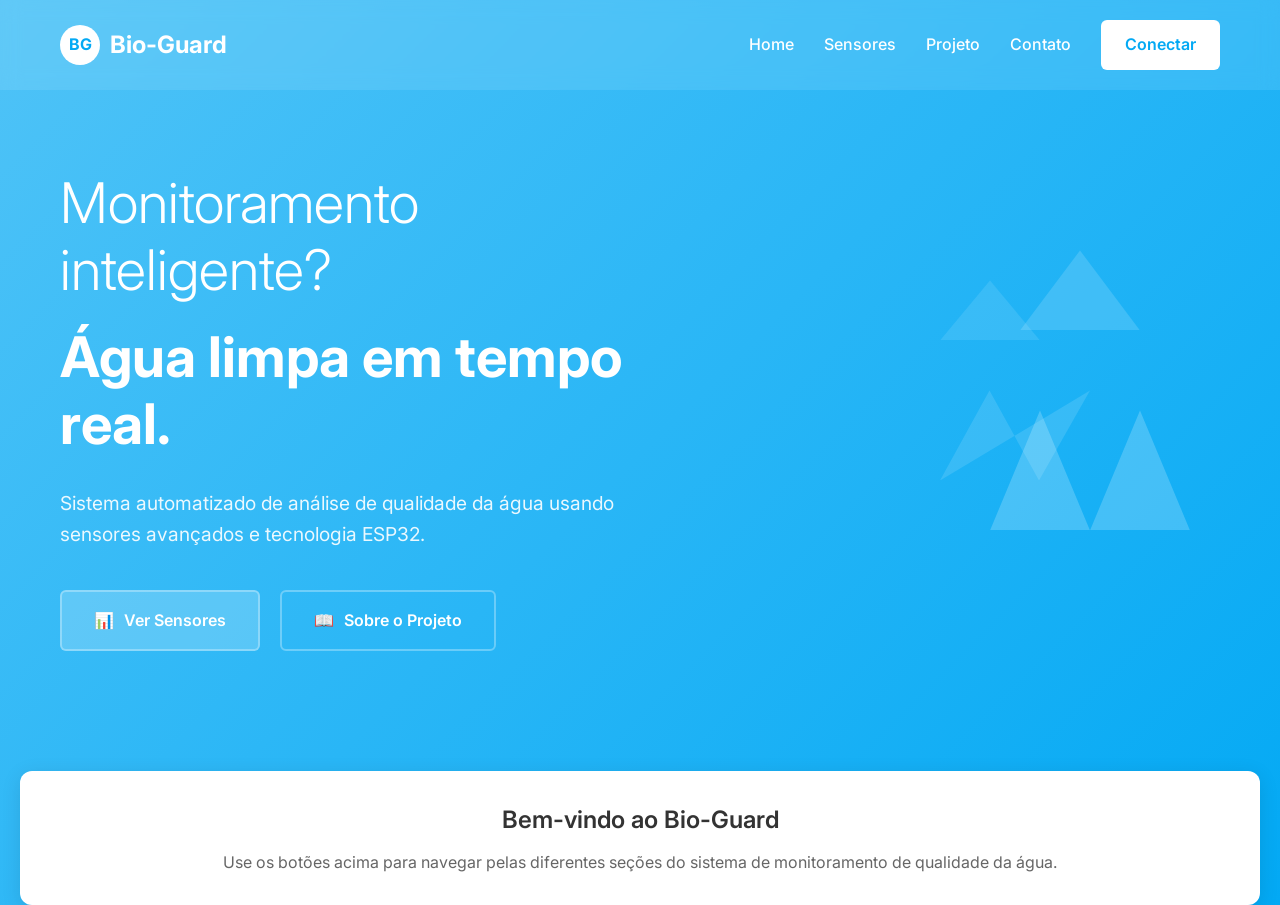
==== index.html @ d0d575af "R" ====
<!DOCTYPE html>
<html lang="pt-BR">
<head>
    <meta charset="UTF-8">
    <meta name="viewport" content="width=device-width, initial-scale=1.0">
    <title>Bio-Guard - Monitoramento de Qualidade da Água</title>
    <link href="https://fonts.googleapis.com/css2?family=Inter:wght@300;400;500;600;700&display=swap" rel="stylesheet">
    <style>
        * {
            margin: 0;
            padding: 0;
            box-sizing: border-box;
        }

        body {
            font-family: 'Inter', sans-serif;
            background: linear-gradient(135deg, #4FC3F7 0%, #29B6F6 50%, #03A9F4 100%);
            color: #333;
            line-height: 1.6;
            min-height: 100vh;
        }

        /* Header */
        .header {
            background: rgba(255, 255, 255, 0.1);
            backdrop-filter: blur(10px);
            padding: 20px 0;
            position: sticky;
            top: 0;
            z-index: 100;
        }

        .nav-container {
            max-width: 1200px;
            margin: 0 auto;
            display: flex;
            justify-content: space-between;
            align-items: center;
            padding: 0 20px;
        }

        .logo {
            display: flex;
            align-items: center;
            gap: 10px;
        }

        .logo-icon {
            width: 40px;
            height: 40px;
            background: white;
            border-radius: 50%;
            display: flex;
            align-items: center;
            justify-content: center;
            font-weight: bold;
            color: #03A9F4;
        }

        .logo-text {
            font-size: 1.5rem;
            font-weight: 700;
            color: white;
        }

        .nav-links {
            display: flex;
            gap: 30px;
            align-items: center;
        }

        .nav-link {
            color: white;
            text-decoration: none;
            font-weight: 500;
            transition: opacity 0.3s ease;
        }

        .nav-link:hover {
            opacity: 0.8;
        }

        .nav-btn {
            background: white;
            color: #03A9F4;
            padding: 12px 24px;
            border-radius: 6px;
            text-decoration: none;
            font-weight: 600;
            transition: all 0.3s ease;
            border: none;
            cursor: pointer;
        }

        .nav-btn:hover {
            background: #f5f5f5;
            transform: translateY(-1px);
        }

        /* Hero Section */
        .hero {
            padding: 80px 20px;
            text-align: left;
            max-width: 1200px;
            margin: 0 auto;
            position: relative;
        }

        .hero-content {
            max-width: 600px;
        }

        .hero h1 {
            font-size: 3.5rem;
            font-weight: 300;
            color: white;
            margin-bottom: 20px;
            line-height: 1.2;
        }

        .hero h2 {
            font-size: 3.5rem;
            font-weight: 700;
            color: white;
            margin-bottom: 30px;
            line-height: 1.2;
        }

        .hero p {
            font-size: 1.2rem;
            color: rgba(255, 255, 255, 0.9);
            margin-bottom: 40px;
            line-height: 1.6;
        }

        .hero-buttons {
            display: flex;
            gap: 20px;
            margin-bottom: 40px;
        }

        .btn-primary {
            background: rgba(255, 255, 255, 0.2);
            color: white;
            padding: 16px 32px;
            border-radius: 6px;
            text-decoration: none;
            font-weight: 600;
            border: 2px solid rgba(255, 255, 255, 0.3);
            transition: all 0.3s ease;
            display: inline-flex;
            align-items: center;
            gap: 10px;
        }

        .btn-primary:hover {
            background: rgba(255, 255, 255, 0.3);
            transform: translateY(-2px);
        }

        .btn-secondary {
            background: transparent;
            color: white;
            padding: 16px 32px;
            border-radius: 6px;
            text-decoration: none;
            font-weight: 600;
            border: 2px solid rgba(255, 255, 255, 0.3);
            transition: all 0.3s ease;
            display: inline-flex;
            align-items: center;
            gap: 10px;
        }

        .btn-secondary:hover {
            background: rgba(255, 255, 255, 0.1);
        }

        /* Geometric Shapes */
        .geometric-shapes {
            position: absolute;
            right: 0;
            top: 50%;
            transform: translateY(-50%);
            width: 500px;
            height: 400px;
            pointer-events: none;
        }

        .shape {
            position: absolute;
            background: rgba(255, 255, 255, 0.1);
        }

        .shape-1 {
            width: 120px;
            height: 80px;
            top: 20px;
            right: 100px;
            clip-path: polygon(0 100%, 50% 0, 100% 100%);
            background: rgba(255, 255, 255, 0.15);
        }

        .shape-2 {
            width: 100px;
            height: 60px;
            top: 50px;
            right: 200px;
            clip-path: polygon(0 100%, 50% 0, 100% 100%);
            background: rgba(255, 255, 255, 0.1);
        }

        .shape-3 {
            width: 200px;
            height: 120px;
            bottom: 100px;
            right: 50px;
            clip-path: polygon(0 100%, 25% 0, 50% 100%, 75% 0, 100% 100%);
            background: rgba(255, 255, 255, 0.2);
        }

        .shape-4 {
            width: 150px;
            height: 90px;
            bottom: 150px;
            right: 150px;
            clip-path: polygon(0 100%, 33% 0, 66% 100%, 100% 0);
            background: rgba(255, 255, 255, 0.12);
        }

        /* Main Content */
        .main-content {
            background: white;
            margin: 0 20px;
            border-radius: 12px;
            box-shadow: 0 4px 20px rgba(0, 0, 0, 0.1);
            overflow: hidden;
            padding: 30px;
            text-align: center;
        }

        .content-header h3 {
            font-size: 1.5rem;
            font-weight: 600;
            color: #333;
            margin-bottom: 10px;
        }

        .content-header p {
            color: #666;
            font-size: 1rem;
        }

        /* Responsive */
        @media (max-width: 768px) {
            .hero h1, .hero h2 {
                font-size: 2.5rem;
            }

            .hero-buttons {
                flex-direction: column;
            }

            .geometric-shapes {
                display: none;
            }

            .nav-links {
                display: none;
            }

            .main-content {
                margin: 0 10px;
            }
        }
    </style>
</head>
<body>
    <!-- Header -->
    <header class="header">
        <div class="nav-container">
            <div class="logo">
                <div class="logo-icon">BG</div>
                <span class="logo-text">Bio-Guard</span>
            </div>
            <nav class="nav-links">
                <a href="index.html" class="nav-link">Home</a>
                <a href="sensores-flat.html" class="nav-link">Sensores</a>
                <a href="projeto-flat.html" class="nav-link">Projeto</a>
                <a href="contato.html" class="nav-link">Contato</a>
                <a href="sensores-flat.html" class="nav-btn">Conectar</a>
            </nav>
        </div>
    </header>

    <!-- Hero Section -->
    <section class="hero">
        <div class="hero-content">
            <h1>Monitoramento inteligente?</h1>
            <h2>Água limpa em tempo real.</h2>
            <p>Sistema automatizado de análise de qualidade da água usando sensores avançados e tecnologia ESP32.</p>
            
            <div class="hero-buttons">
                <a href="sensores-flat.html" class="btn-primary">
                    <span>📊</span> Ver Sensores
                </a>
                <a href="projeto-flat.html" class="btn-secondary">
                    <span>📖</span> Sobre o Projeto
                </a>
            </div>
        </div>

        <!-- Geometric Shapes -->
        <div class="geometric-shapes">
            <div class="shape shape-1"></div>
            <div class="shape shape-2"></div>
            <div class="shape shape-3"></div>
            <div class="shape shape-4"></div>
        </div>
    </section>

    <!-- Main Content -->
    <main class="main-content">
        <div class="content-header">
            <h3>Bem-vindo ao Bio-Guard</h3>
            <p>Use os botões acima para navegar pelas diferentes seções do sistema de monitoramento de qualidade da água.</p>
        </div>
    </main>
</body>
</html>
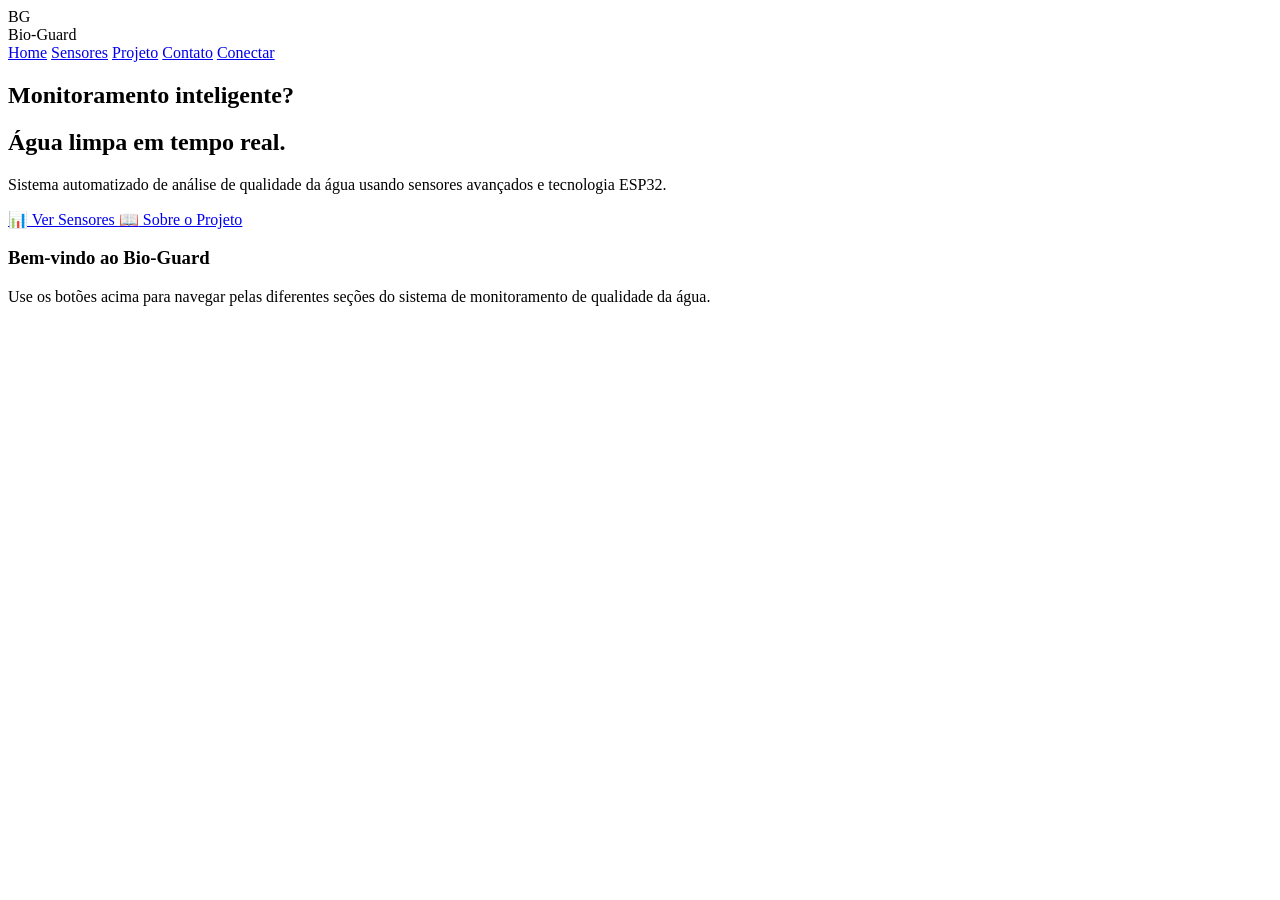
==== commit 8a1b759f: "Link external CSS file and remove inline styles Removed inline styles and linked external CSS file." ====
--- a/index.html
+++ b/index.html
@@ -5,275 +5,7 @@
     <meta name="viewport" content="width=device-width, initial-scale=1.0">
     <title>Bio-Guard - Monitoramento de Qualidade da Água</title>
     <link href="https://fonts.googleapis.com/css2?family=Inter:wght@300;400;500;600;700&display=swap" rel="stylesheet">
-    <style>
-        * {
-            margin: 0;
-            padding: 0;
-            box-sizing: border-box;
-        }
-
-        body {
-            font-family: 'Inter', sans-serif;
-            background: linear-gradient(135deg, #4FC3F7 0%, #29B6F6 50%, #03A9F4 100%);
-            color: #333;
-            line-height: 1.6;
-            min-height: 100vh;
-        }
-
-        /* Header */
-        .header {
-            background: rgba(255, 255, 255, 0.1);
-            backdrop-filter: blur(10px);
-            padding: 20px 0;
-            position: sticky;
-            top: 0;
-            z-index: 100;
-        }
-
-        .nav-container {
-            max-width: 1200px;
-            margin: 0 auto;
-            display: flex;
-            justify-content: space-between;
-            align-items: center;
-            padding: 0 20px;
-        }
-
-        .logo {
-            display: flex;
-            align-items: center;
-            gap: 10px;
-        }
-
-        .logo-icon {
-            width: 40px;
-            height: 40px;
-            background: white;
-            border-radius: 50%;
-            display: flex;
-            align-items: center;
-            justify-content: center;
-            font-weight: bold;
-            color: #03A9F4;
-        }
-
-        .logo-text {
-            font-size: 1.5rem;
-            font-weight: 700;
-            color: white;
-        }
-
-        .nav-links {
-            display: flex;
-            gap: 30px;
-            align-items: center;
-        }
-
-        .nav-link {
-            color: white;
-            text-decoration: none;
-            font-weight: 500;
-            transition: opacity 0.3s ease;
-        }
-
-        .nav-link:hover {
-            opacity: 0.8;
-        }
-
-        .nav-btn {
-            background: white;
-            color: #03A9F4;
-            padding: 12px 24px;
-            border-radius: 6px;
-            text-decoration: none;
-            font-weight: 600;
-            transition: all 0.3s ease;
-            border: none;
-            cursor: pointer;
-        }
-
-        .nav-btn:hover {
-            background: #f5f5f5;
-            transform: translateY(-1px);
-        }
-
-        /* Hero Section */
-        .hero {
-            padding: 80px 20px;
-            text-align: left;
-            max-width: 1200px;
-            margin: 0 auto;
-            position: relative;
-        }
-
-        .hero-content {
-            max-width: 600px;
-        }
-
-        .hero h1 {
-            font-size: 3.5rem;
-            font-weight: 300;
-            color: white;
-            margin-bottom: 20px;
-            line-height: 1.2;
-        }
-
-        .hero h2 {
-            font-size: 3.5rem;
-            font-weight: 700;
-            color: white;
-            margin-bottom: 30px;
-            line-height: 1.2;
-        }
-
-        .hero p {
-            font-size: 1.2rem;
-            color: rgba(255, 255, 255, 0.9);
-            margin-bottom: 40px;
-            line-height: 1.6;
-        }
-
-        .hero-buttons {
-            display: flex;
-            gap: 20px;
-            margin-bottom: 40px;
-        }
-
-        .btn-primary {
-            background: rgba(255, 255, 255, 0.2);
-            color: white;
-            padding: 16px 32px;
-            border-radius: 6px;
-            text-decoration: none;
-            font-weight: 600;
-            border: 2px solid rgba(255, 255, 255, 0.3);
-            transition: all 0.3s ease;
-            display: inline-flex;
-            align-items: center;
-            gap: 10px;
-        }
-
-        .btn-primary:hover {
-            background: rgba(255, 255, 255, 0.3);
-            transform: translateY(-2px);
-        }
-
-        .btn-secondary {
-            background: transparent;
-            color: white;
-            padding: 16px 32px;
-            border-radius: 6px;
-            text-decoration: none;
-            font-weight: 600;
-            border: 2px solid rgba(255, 255, 255, 0.3);
-            transition: all 0.3s ease;
-            display: inline-flex;
-            align-items: center;
-            gap: 10px;
-        }
-
-        .btn-secondary:hover {
-            background: rgba(255, 255, 255, 0.1);
-        }
-
-        /* Geometric Shapes */
-        .geometric-shapes {
-            position: absolute;
-            right: 0;
-            top: 50%;
-            transform: translateY(-50%);
-            width: 500px;
-            height: 400px;
-            pointer-events: none;
-        }
-
-        .shape {
-            position: absolute;
-            background: rgba(255, 255, 255, 0.1);
-        }
-
-        .shape-1 {
-            width: 120px;
-            height: 80px;
-            top: 20px;
-            right: 100px;
-            clip-path: polygon(0 100%, 50% 0, 100% 100%);
-            background: rgba(255, 255, 255, 0.15);
-        }
-
-        .shape-2 {
-            width: 100px;
-            height: 60px;
-            top: 50px;
-            right: 200px;
-            clip-path: polygon(0 100%, 50% 0, 100% 100%);
-            background: rgba(255, 255, 255, 0.1);
-        }
-
-        .shape-3 {
-            width: 200px;
-            height: 120px;
-            bottom: 100px;
-            right: 50px;
-            clip-path: polygon(0 100%, 25% 0, 50% 100%, 75% 0, 100% 100%);
-            background: rgba(255, 255, 255, 0.2);
-        }
-
-        .shape-4 {
-            width: 150px;
-            height: 90px;
-            bottom: 150px;
-            right: 150px;
-            clip-path: polygon(0 100%, 33% 0, 66% 100%, 100% 0);
-            background: rgba(255, 255, 255, 0.12);
-        }
-
-        /* Main Content */
-        .main-content {
-            background: white;
-            margin: 0 20px;
-            border-radius: 12px;
-            box-shadow: 0 4px 20px rgba(0, 0, 0, 0.1);
-            overflow: hidden;
-            padding: 30px;
-            text-align: center;
-        }
-
-        .content-header h3 {
-            font-size: 1.5rem;
-            font-weight: 600;
-            color: #333;
-            margin-bottom: 10px;
-        }
-
-        .content-header p {
-            color: #666;
-            font-size: 1rem;
-        }
-
-        /* Responsive */
-        @media (max-width: 768px) {
-            .hero h1, .hero h2 {
-                font-size: 2.5rem;
-            }
-
-            .hero-buttons {
-                flex-direction: column;
-            }
-
-            .geometric-shapes {
-                display: none;
-            }
-
-            .nav-links {
-                display: none;
-            }
-
-            .main-content {
-                margin: 0 10px;
-            }
-        }
-    </style>
+    <link rel="stylesheet" href="css/style.css">
 </head>
 <body>
     <!-- Header -->
@@ -328,4 +60,3 @@
     </main>
 </body>
 </html>
-
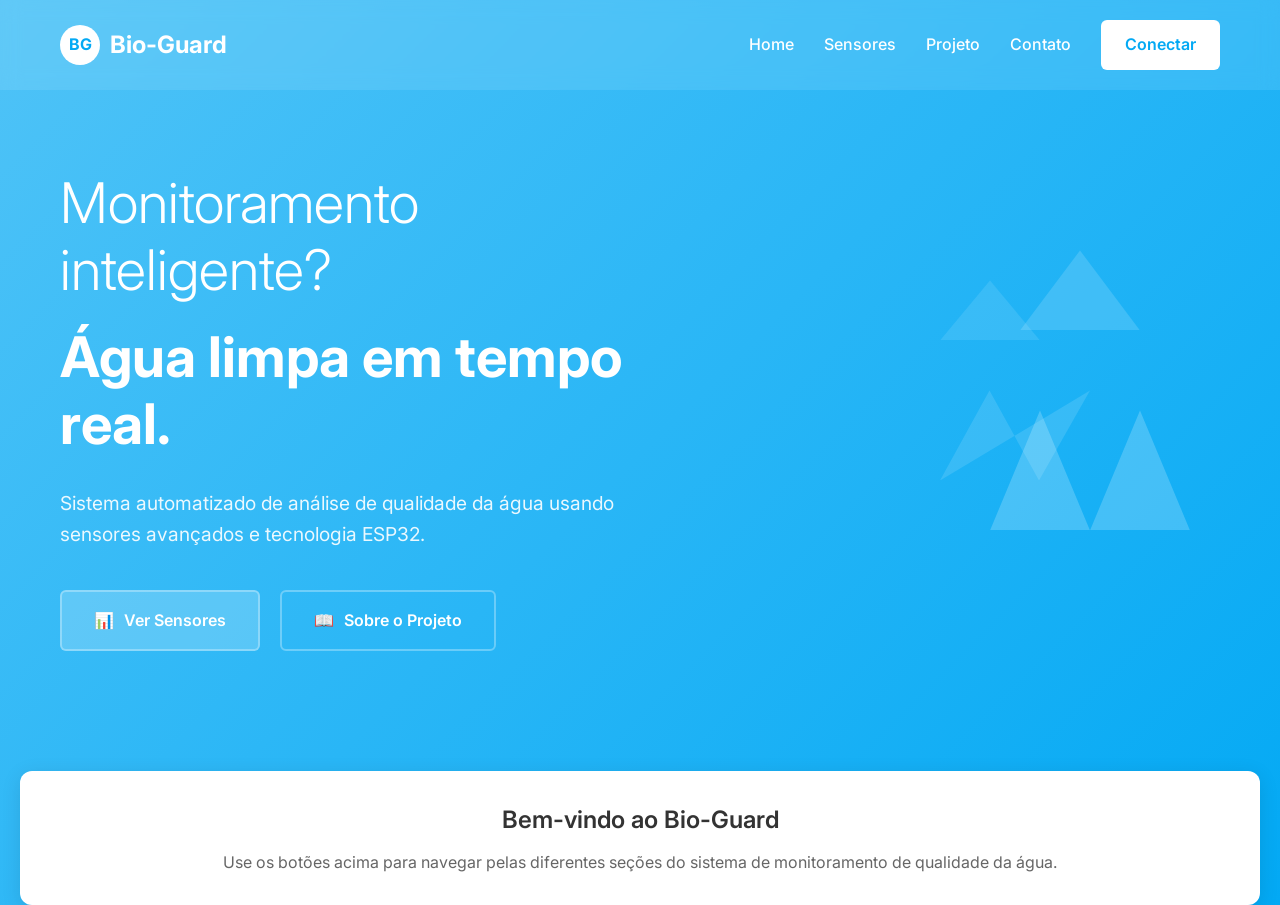
==== commit 5249c4e1: "Fix stylesheet link in index.html" ====
--- a/index.html
+++ b/index.html
@@ -5,7 +5,7 @@
     <meta name="viewport" content="width=device-width, initial-scale=1.0">
     <title>Bio-Guard - Monitoramento de Qualidade da Água</title>
     <link href="https://fonts.googleapis.com/css2?family=Inter:wght@300;400;500;600;700&display=swap" rel="stylesheet">
-    <link rel="stylesheet" href="css/style.css">
+    <link rel="stylesheet" href="style.css">
 </head>
 <body>
     <!-- Header -->
--- a/style.css
+++ b/style.css
@@ -0,0 +1,267 @@
+* {
+    margin: 0;
+    padding: 0;
+    box-sizing: border-box;
+}
+
+body {
+    font-family: 'Inter', sans-serif;
+    background: linear-gradient(135deg, #4FC3F7 0%, #29B6F6 50%, #03A9F4 100%);
+    color: #333;
+    line-height: 1.6;
+    min-height: 100vh;
+}
+
+/* Header */
+.header {
+    background: rgba(255, 255, 255, 0.1);
+    backdrop-filter: blur(10px);
+    padding: 20px 0;
+    position: sticky;
+    top: 0;
+    z-index: 100;
+}
+
+.nav-container {
+    max-width: 1200px;
+    margin: 0 auto;
+    display: flex;
+    justify-content: space-between;
+    align-items: center;
+    padding: 0 20px;
+}
+
+.logo {
+    display: flex;
+    align-items: center;
+    gap: 10px;
+}
+
+.logo-icon {
+    width: 40px;
+    height: 40px;
+    background: white;
+    border-radius: 50%;
+    display: flex;
+    align-items: center;
+    justify-content: center;
+    font-weight: bold;
+    color: #03A9F4;
+}
+
+.logo-text {
+    font-size: 1.5rem;
+    font-weight: 700;
+    color: white;
+}
+
+.nav-links {
+    display: flex;
+    gap: 30px;
+    align-items: center;
+}
+
+.nav-link {
+    color: white;
+    text-decoration: none;
+    font-weight: 500;
+    transition: opacity 0.3s ease;
+}
+
+.nav-link:hover {
+    opacity: 0.8;
+}
+
+.nav-btn {
+    background: white;
+    color: #03A9F4;
+    padding: 12px 24px;
+    border-radius: 6px;
+    text-decoration: none;
+    font-weight: 600;
+    transition: all 0.3s ease;
+    border: none;
+    cursor: pointer;
+}
+
+.nav-btn:hover {
+    background: #f5f5f5;
+    transform: translateY(-1px);
+}
+
+/* Hero Section */
+.hero {
+    padding: 80px 20px;
+    text-align: left;
+    max-width: 1200px;
+    margin: 0 auto;
+    position: relative;
+}
+
+.hero-content {
+    max-width: 600px;
+}
+
+.hero h1 {
+    font-size: 3.5rem;
+    font-weight: 300;
+    color: white;
+    margin-bottom: 20px;
+    line-height: 1.2;
+}
+
+.hero h2 {
+    font-size: 3.5rem;
+    font-weight: 700;
+    color: white;
+    margin-bottom: 30px;
+    line-height: 1.2;
+}
+
+.hero p {
+    font-size: 1.2rem;
+    color: rgba(255, 255, 255, 0.9);
+    margin-bottom: 40px;
+    line-height: 1.6;
+}
+
+.hero-buttons {
+    display: flex;
+    gap: 20px;
+    margin-bottom: 40px;
+}
+
+.btn-primary {
+    background: rgba(255, 255, 255, 0.2);
+    color: white;
+    padding: 16px 32px;
+    border-radius: 6px;
+    text-decoration: none;
+    font-weight: 600;
+    border: 2px solid rgba(255, 255, 255, 0.3);
+    transition: all 0.3s ease;
+    display: inline-flex;
+    align-items: center;
+    gap: 10px;
+}
+
+.btn-primary:hover {
+    background: rgba(255, 255, 255, 0.3);
+    transform: translateY(-2px);
+}
+
+.btn-secondary {
+    background: transparent;
+    color: white;
+    padding: 16px 32px;
+    border-radius: 6px;
+    text-decoration: none;
+    font-weight: 600;
+    border: 2px solid rgba(255, 255, 255, 0.3);
+    transition: all 0.3s ease;
+    display: inline-flex;
+    align-items: center;
+    gap: 10px;
+}
+
+.btn-secondary:hover {
+    background: rgba(255, 255, 255, 0.1);
+}
+
+/* Geometric Shapes */
+.geometric-shapes {
+    position: absolute;
+    right: 0;
+    top: 50%;
+    transform: translateY(-50%);
+    width: 500px;
+    height: 400px;
+    pointer-events: none;
+}
+
+.shape {
+    position: absolute;
+    background: rgba(255, 255, 255, 0.1);
+}
+
+.shape-1 {
+    width: 120px;
+    height: 80px;
+    top: 20px;
+    right: 100px;
+    clip-path: polygon(0 100%, 50% 0, 100% 100%);
+    background: rgba(255, 255, 255, 0.15);
+}
+
+.shape-2 {
+    width: 100px;
+    height: 60px;
+    top: 50px;
+    right: 200px;
+    clip-path: polygon(0 100%, 50% 0, 100% 100%);
+    background: rgba(255, 255, 255, 0.1);
+}
+
+.shape-3 {
+    width: 200px;
+    height: 120px;
+    bottom: 100px;
+    right: 50px;
+    clip-path: polygon(0 100%, 25% 0, 50% 100%, 75% 0, 100% 100%);
+    background: rgba(255, 255, 255, 0.2);
+}
+
+.shape-4 {
+    width: 150px;
+    height: 90px;
+    bottom: 150px;
+    right: 150px;
+    clip-path: polygon(0 100%, 33% 0, 66% 100%, 100% 0);
+    background: rgba(255, 255, 255, 0.12);
+}
+
+/* Main Content */
+.main-content {
+    background: white;
+    margin: 0 20px;
+    border-radius: 12px;
+    box-shadow: 0 4px 20px rgba(0, 0, 0, 0.1);
+    overflow: hidden;
+    padding: 30px;
+    text-align: center;
+}
+
+.content-header h3 {
+    font-size: 1.5rem;
+    font-weight: 600;
+    color: #333;
+    margin-bottom: 10px;
+}
+
+.content-header p {
+    color: #666;
+    font-size: 1rem;
+}
+
+/* Responsive */
+@media (max-width: 768px) {
+    .hero h1, .hero h2 {
+        font-size: 2.5rem;
+    }
+
+    .hero-buttons {
+        flex-direction: column;
+    }
+
+    .geometric-shapes {
+        display: none;
+    }
+
+    .nav-links {
+        display: none;
+    }
+
+    .main-content {
+        margin: 0 10px;
+    }
+}
